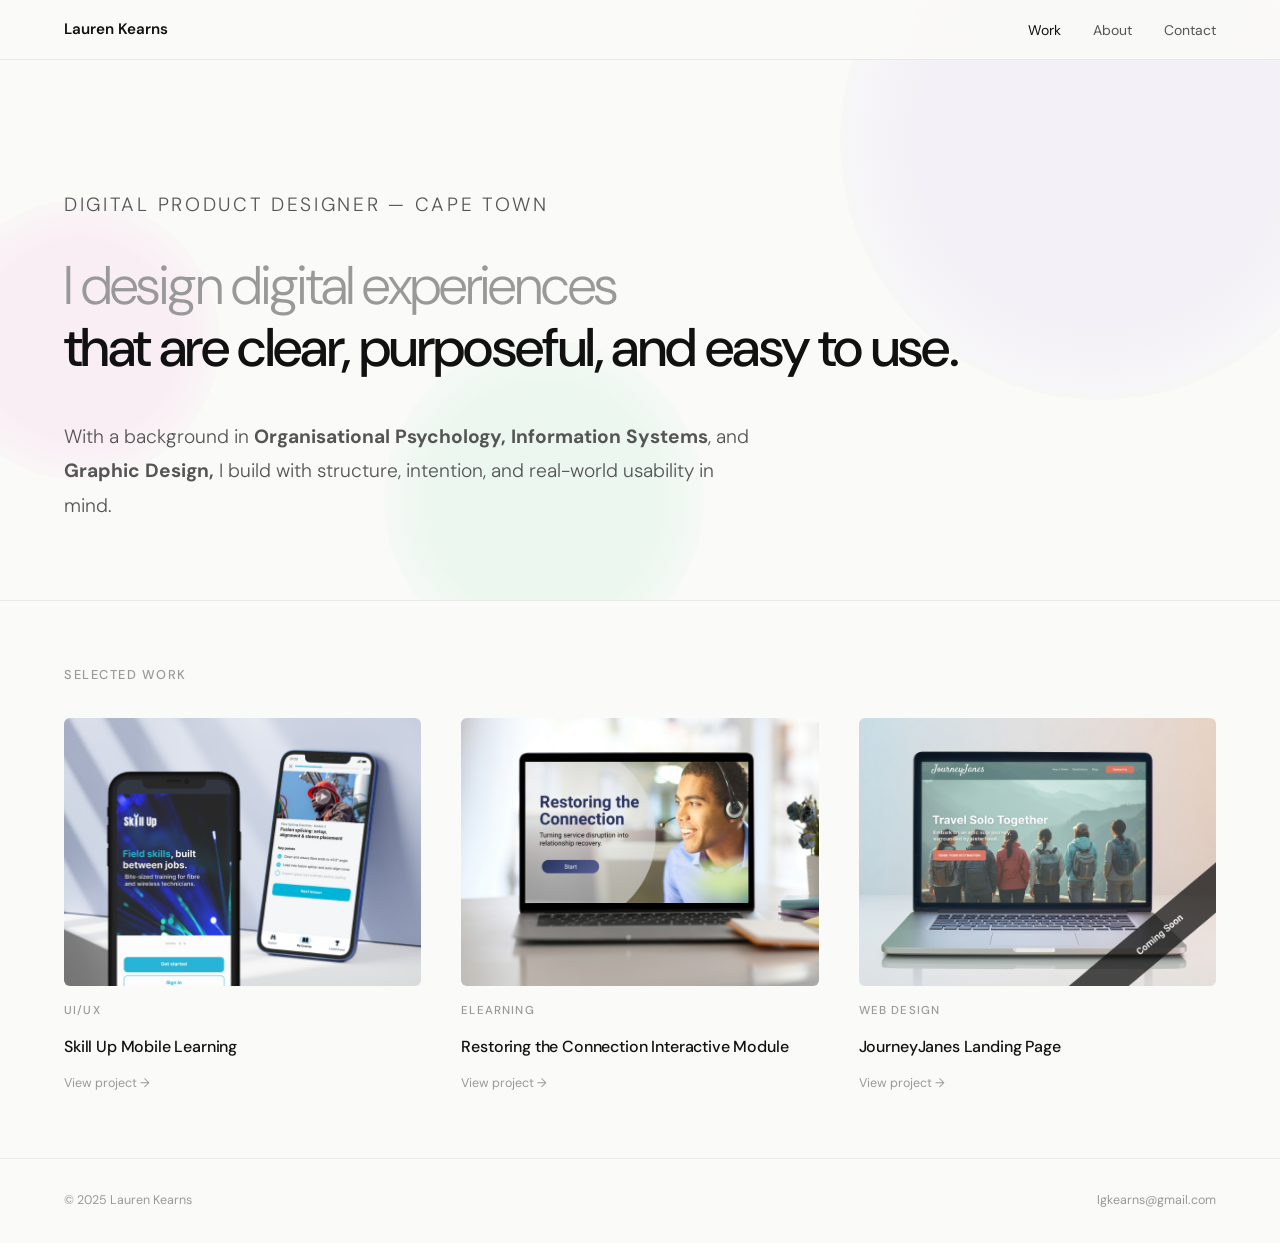
==== index.html @ 1da080dd "Update index.html" ====
<!DOCTYPE html>
<html lang="en">
<head>
  <meta charset="UTF-8">
  <meta name="viewport" content="width=device-width, initial-scale=1.0">
  <title>Lauren Kearns | Digital Product Designer</title>
  <link rel="stylesheet" href="style.css">
  <link rel="preconnect" href="https://fonts.googleapis.com">
  <link href="https://fonts.googleapis.com/css2?family=DM+Sans:opsz,wght@9..40,300;9..40,400;9..40,500;9..40,600&display=swap" rel="stylesheet">
</head>
<body>

  <!-- ============================================================
    NAV
    To update your name in the top-left, edit the text inside
    the <span> below. Update the links if you rename any files.
  ============================================================ -->
  <nav>
    <div class="nav-inner">
      <a class="nav-logo" href="index.html">Lauren Kearns</a>
      <ul class="nav-links">
        <li><a href="index.html" class="active">Work</a></li>
        <li><a href="about.html">About</a></li>
        <li><a href="contact.html">Contact</a></li>
      </ul>
    </div>
  </nav>

  <!-- ============================================================
    HERO
    Edit the two lines of the heading and the paragraph below it.
  ============================================================ -->
  <section class="hero">
    <div class="hero-orb hero-orb-1"></div>
    <div class="hero-orb hero-orb-2"></div>
    <div class="hero-orb hero-orb-3"></div>
    <div class="hero-content">
      <p class="hero-eyebrow">Digital Product Designer — Cape Town</p>
      <h1>
        <span class="line-muted">I design digital experiences </span><br>
        <span class="line-bold">that are clear, purposeful, and easy to use.</span>
      </h1>
        <p class="sub-headline">
    With a background in <strong>Organisational Psychology, Information Systems</strong>, and <strong>Graphic Design,</strong> I build with structure, intention, and real-world usability in mind.
  </p>
    </div>
  </section>

  <!-- ============================================================
    WORK GRID
    Each <a class="card"> block is one project card.

    TO ADD A PROJECT:
      1. Duplicate one of the card blocks below
      2. Update the href to point to your new project file
      3. Change the text inside (tag, year, title, summary)
      4. Replace the <div class="card-thumb"> contents with your image:
            <img src="images/your-image.jpg" alt="Project name">

    TO REMOVE A PROJECT:
      Delete the whole <a class="card"> ... </a> block.
  ============================================================ -->
  <p class="projects-label">Selected Work</p>

  <div class="grid">

    <!-- PROJECT CARD 1 -->
    <a class="card" href="project-one.html">
      <div class="card-thumb bg-purple">
       <img src="images/project-one-2.png" alt="Project one"></div>
      <div class="card-meta">
        <span class="card-tag">UI/UX</span>
        <span class="card-year"></span>
      </div>
      <h2>Skill Up Mobile Learning</h2>
      <span class="card-arrow">View project →</span>
    </a>

    <!-- PROJECT CARD 2 -->
    <a class="card" href="project-two.html">
      <div class="card-thumb bg-green">
        <img src="images/project-two.png" alt="Project Two"></div>
      <div class="card-meta">
        <span class="card-tag">eLearning</span>
        <span class="card-year"></span>
      </div>
      <h2>Restoring the Connection Interactive Module</h2>
      <span class="card-arrow">View project →</span>
    </a>

    <!-- PROJECT CARD 3 
    <a class="card" href="project-three.html">
      <div class="card-thumb bg-peach">
        <img src="images/project-three.png" alt="Project Three"></div>
      <div class="card-meta">
        <span class="card-tag">Editorial</span>
        <span class="card-year">2023</span>
      </div>
      <h2>Journey Travel Magazine</h2>
      <span class="card-arrow">View project →</span>
    </a>-->

    <!-- PROJECT CARD 4 -->
    <a class="card" href="index.html">
      <div class="card-thumb bg-blue">
      <img src="images/project-four-cs.png" alt="Project Four"></div>
      <div class="card-meta">
        <span class="card-tag">Web Design</span>
        <span class="card-year"></span>
      </div>
      <h2>JourneyJanes Landing Page</h2>
      <span class="card-arrow">View project →</span>
    </a>

    <!-- PROJECT CARD 5 
    <a class="card" href="project-five.html">
      <div class="card-thumb bg-sand">
     <img src="images/project-five.png" alt="Project Five"></div>
      <div class="card-meta">
        <span class="card-tag">eLearning</span>
        <span class="card-year">2023</span>
      </div>
      <h2>HACCSA Training Manuals</h2>
      <span class="card-arrow">View project →</span>
    </a>
-->
    <!-- PROJECT CARD 6 
    <a class="card" href="project-six.html">
      <div class="card-thumb bg-lavender">
      <img src="images/project-six.png" alt="Project Six"></div>
      <div class="card-meta">
        <span class="card-tag">UI/UX</span>
        <span class="card-year">2023</span>
      </div>
      <h2>Planted Mobile App Screens</h2>
      <span class="card-arrow">View project →</span>
    </a>-->

  </div><!-- /grid -->

  <!-- ============================================================
    FOOTER
    Update your email and year here.
    Copy this exact footer block into about.html and contact.html too.
  ============================================================ -->
  <footer>
    <span>© 2025 Lauren Kearns</span>
    <span>lgkearns@gmail.com</span>
  </footer>

</body>
</html>
---- style.css ----
/* ============================================================
   DESIGN TOKENS
   Change colours, font, and spacing here — it updates
   the whole site at once.
   ============================================================ */
:root {
  --ink:   #111111;   /* main text colour */
  --mid:   #555555;   /* secondary text */
  --light: #999999;   /* labels and muted text */
  --line:  #e8e8e8;   /* borders and dividers */
  --bg:    #fafaf8;   /* page background */

  --sans: 'DM Sans', system-ui, sans-serif;
  --gap:  clamp(2rem, 5vw, 4rem);   /* side padding, scales with screen */
  --max:  1600px;                    /* maximum grid width */
}


/* ============================================================
   RESET & BASE
   ============================================================ */
*, *::before, *::after {
  box-sizing: border-box;
  margin: 0;
  padding: 0;
}

html { scroll-behavior: smooth; }

body {
  font-family: var(--sans);
  background: var(--bg);
  color: var(--ink);
  font-size: 16px;
  line-height: 1.6;
  -webkit-font-smoothing: antialiased;
}

img {
  display: block;
  width: 100%;
  height: auto;
  image-rendering: -webkit-optimize-contrast; /* Sharpens in Chrome/Safari */
  image-rendering: crisp-edges;               /* Sharpens in Firefox */
}


/* ============================================================
   NAV
   ============================================================ */
nav {
  position: fixed;
  top: 0; left: 0; right: 0;
  z-index: 100;
  background: rgba(250, 250, 248, 0.92);
  backdrop-filter: blur(12px);
  border-bottom: 1px solid var(--line);
  height: 60px;
  display: flex;
  align-items: center;
}

.nav-inner {
  width: 100%;
  padding: 0 var(--gap);
  display: flex;
  justify-content: space-between;
  align-items: center;
}

.nav-logo {
  font-weight: 600;
  font-size: 0.95rem;
  color: var(--ink);
  text-decoration: none;
}

.nav-links {
  display: flex;
  gap: 2rem;
  list-style: none;
}

.nav-links a {
  font-size: 0.875rem;
  color: var(--mid);
  text-decoration: none;
  transition: color 0.2s;
}

.nav-links a:hover,
.nav-links a.active {
  color: var(--ink);
}


/* ============================================================
   HERO  (index.html)
   ============================================================ */
.hero {
  padding: clamp(4rem, 10vw, 8rem) var(--gap) clamp(3rem, 6vw, 5rem);
  padding-top: calc(60px + clamp(4rem, 10vw, 8rem)); /* account for fixed nav */
  border-bottom: 1px solid var(--line);
  position: relative;
  overflow: hidden;
}

/* Decorative soft background orbs */
.hero-orb {
  position: absolute;
  border-radius: 50%;
  pointer-events: none;
  z-index: 0;
}

.hero-orb-1 {
  top: -120px; right: -80px;
  width: 520px; height: 520px;
  background: radial-gradient(circle, rgba(209, 193, 239, 0.18) 50%, transparent 80%);
  animation: floatA 14s ease-in-out infinite;
}

.hero-orb-2 {
  bottom: -60px; left: 30%;
  width: 320px; height: 320px;
  background: radial-gradient(circle, rgba(148, 227, 182, 0.14) 50%, transparent 80%);
  animation: floatB 18s ease-in-out infinite;
}

.hero-orb-3 {
  bottom: 20%; left: -60px;
  width: 280px; height: 280px;
  background: radial-gradient(circle, rgba(248, 151, 217, 0.12) 50%, transparent 80%);
  animation: floatC 22s ease-in-out infinite;
}

.hero-content { position: relative; z-index: 1; }

.hero-eyebrow {
  font-size: 0.85rem;
  font-weight: 500;
  letter-spacing: 0.14em;
  text-transform: uppercase;
  color: var(--light);
  margin-bottom: 2rem;
  opacity: 0;
  animation: fadeUp 0.6s ease 0.1s forwards;
}

.hero h1 {
  font-size: clamp(2rem, 4.5vw, 3.4rem);
  font-weight: 300;
  line-height: 1.15;
  letter-spacing: -0.03em;
  max-width: 1200px;
  margin-bottom: 2.5rem;
  opacity: 0;
  animation: fadeUp 0.6s ease 0.4s forwards;
}

.hero h1 .line-muted { color: var(--light); }
.hero h1 .line-bold  { font-weight: 500; color: var(--ink); }

.hero p {
  font-size: clamp(1rem, 1.6vw, 1.2rem);
  color: var(--mid);
  max-width: 700px;
  line-height: 1.8;
  font-weight: 300;
  opacity: 0;
  animation: fadeUp 0.6s ease 0.9s forwards;
}

@keyframes fadeUp {
  from { opacity: 0; transform: translateY(10px); }
  to   { opacity: 1; transform: translateY(0); }
}

@keyframes floatA {
  0%, 100% { transform: translate(0, 0) scale(1); }
  33%       { transform: translate(-40px, 30px) scale(1.05); }
  66%       { transform: translate(20px, -40px) scale(0.97); }
}

@keyframes floatB {
  0%, 100% { transform: translate(0, 0) scale(1); }
  33%       { transform: translate(50px, -30px) scale(1.08); }
  66%       { transform: translate(-30px, 40px) scale(0.95); }
}

@keyframes floatC {
  0%, 100% { transform: translate(0, 0) scale(1); }
  33%       { transform: translate(30px, 50px) scale(1.06); }
  66%       { transform: translate(60px, -20px) scale(0.98); }
}


/* ============================================================
   WORK GRID  (index.html)
   ============================================================ */
.projects-label {
  max-width: var(--max);
  margin: 0 auto;
  padding: 4rem var(--gap) 2rem;
  font-size: 0.8rem;
  font-weight: 500;
  letter-spacing: 0.12em;
  text-transform: uppercase;
  color: var(--light);
}

.grid {
  max-width: var(--max);
  margin: 0 auto;
  padding: 0 var(--gap) 4rem;
  display: grid;
  grid-template-columns: repeat(3, 1fr);
  gap: 2.5rem;
}

/* Card — the whole card is a link */
.card {
  display: flex;
  flex-direction: column;
  gap: 1rem;
  text-decoration: none;
  color: inherit;
}

.card-thumb {
  width: 100%;
  aspect-ratio: 4 / 3;
  border-radius: 6px;
  overflow: hidden;
  display: flex;
  align-items: center;
  justify-content: center;
  transition: opacity 0.2s;
}

.card:hover .card-thumb { opacity: 0.8; }

/* Thumbnail placeholder SVG icon */
.card-thumb svg { opacity: 0.18; }

/* Card thumbnail background colours.
   Each class maps to one project card in index.html.
   Change the hex values to whatever suits your project images,
   or replace the whole <div class="card-thumb"> with an <img> tag. */
.bg-purple   { background: #e8e6f0; }
.bg-green    { background: #e6eee8; }
.bg-peach    { background: #f0e8e6; }
.bg-blue     { background: #e6ecf0; }
.bg-sand     { background: #f0ede6; }
.bg-lavender { background: #eae6f0; }

.card-meta {
  display: flex;
  justify-content: space-between;
}

.card-tag {
  font-size: 0.72rem;
  font-weight: 500;
  letter-spacing: 0.1em;
  text-transform: uppercase;
  color: var(--light);
}

.card-year {
  font-size: 0.72rem;
  color: var(--line);
}

.card h2 {
  font-size: 1rem;
  font-weight: 500;
  line-height: 1.35;
  letter-spacing: -0.01em;
}

.card p {
  font-size: 0.85rem;
  color: var(--mid);
  line-height: 1.6;
}

.card-arrow {
  font-size: 0.78rem;
  color: var(--light);
  transition: color 0.2s, transform 0.2s;
  display: inline-block;
}

.card:hover .card-arrow {
  color: var(--ink);
  transform: translateX(4px);
}


/* ============================================================
   CASE STUDY  (project-one.html etc.)
   ============================================================ */

/* Account for fixed nav on all inner pages */
.case-topbar,
.about-grid,
.contact-wrap {
  padding-top: calc(60px + 2.5rem);
}

.case-topbar {
  max-width: 1200px;
  margin: 0 auto;
  padding-left: var(--gap);
  padding-right: var(--gap);
  padding-bottom: 0;
}

.case-back {
  font-size: 0.8rem;
  color: var(--mid);
  text-decoration: none;
  display: inline-flex;
  align-items: center;
  gap: 0.4rem;
  transition: color 0.2s;
}

.case-back:hover { color: var(--ink); }

.case-hero {
  max-width: 1200px;
  margin: 0 auto;
  padding: 3rem var(--gap) 3.5rem;
  border-bottom: 1px solid var(--line);
}

.case-meta {
  display: flex;
  gap: 1.5rem;
  margin-bottom: 1.25rem;
  align-items: center;
}

.case-tag {
  font-size: 0.72rem;
  font-weight: 500;
  letter-spacing: 0.1em;
  text-transform: uppercase;
  color: var(--light);
}

.case-year { font-size: 0.72rem; color: var(--line); }

.case-hero h1 {
  font-size: clamp(2rem, 4vw, 3rem);
  font-weight: 300;
  line-height: 1.15;
  letter-spacing: -0.03em;
}

/* Overview strip */
.case-overview {
  max-width: 1200px;
  margin: 0 auto;
  padding: 3rem var(--gap);
  display: grid;
  grid-template-columns: 2fr 1fr 1fr;
  gap: 2rem;
  border-bottom: 1px solid var(--line);
}

.overview-item h4 {
  font-size: 0.7rem;
  font-weight: 500;
  letter-spacing: 0.12em;
  text-transform: uppercase;
  color: var(--light);
  margin-bottom: 0.5rem;
}

.overview-item p {
  font-size: 1rem;
  color: var(--ink);
  line-height: 1.6;
}

/* Content sections */
.case-section {
  max-width: 1200px;
  margin: 0 auto;
  padding: 3.5rem var(--gap);
  border-bottom: 1px solid var(--line);
}

.case-section-inner {
  display: grid;
  grid-template-columns: 200px 1fr;
  gap: 4rem;
  align-items: start;
}

.case-section-label {
  font-size: 0.72rem;
  font-weight: 500;
  letter-spacing: 0.14em;
  text-transform: uppercase;
  color: var(--light);
  padding-top: 0.3rem;
}

.case-section-content p {
  font-size: 1.2rem;
  color: var(--mid);
  line-height: 1.85;
}

/* Process steps */
.process-steps { display: flex; flex-direction: column; }

.step {
  display: grid;
  grid-template-columns: 2.5rem 1fr;
  gap: 1rem;
  padding: 1.25rem 0;
  border-bottom: 1px solid var(--line);
}

.step:last-child { border-bottom: none; }

.step-num {
  font-size: 0.7rem;
  font-weight: 600;
  color: var(--line);
  padding-top: 0.2rem;
}

.step-label {
  font-size: 1.2rem;
  font-weight: 600;
  color: var(--ink);
  display: block;
  margin-bottom: 0.25rem;
}

.step-desc {
  font-size: 1.2rem;
  color: var(--mid);
  line-height: 1.7;
}

/* Images section */
.case-images {
  max-width: 1200px;
  margin: 0 auto;
  padding: 3.5rem var(--gap);
  border-bottom: 1px solid var(--line);
}

.case-images h4 {
  font-size: 0.72rem;
  font-weight: 500;
  letter-spacing: 0.14em;
  text-transform: uppercase;
  color: var(--light);
  margin-bottom: 2rem;
}

/* Placeholder shown before you add real images */
.img-placeholder {
  width: 100%;
  aspect-ratio: 16 / 9;
  background: var(--line);
  border-radius: 4px;
  display: flex;
  flex-direction: column;
  align-items: center;
  justify-content: center;
  gap: 1rem;
  margin-bottom: 1rem;
}

.img-placeholder span {
  font-size: 0.75rem;
  color: var(--light);
  letter-spacing: 0.06em;
  text-transform: uppercase;
}

.img-placeholder svg { opacity: 0.3; }

.project-four-img {
  width: 70%;
  display: block;  /* Critical for margin: auto to work */
  margin: 0 auto;
}

/* Two images side by side */
.img-row {
  display: grid;
  grid-template-columns: 1fr 1fr;
  gap: 2rem;
  margin-bottom: 2rem;
}

.img-row .img-placeholder {
  aspect-ratio: 4 / 3;
  margin-bottom: 0;
}

/* Real images inside the case study — match placeholder sizing */
.case-images > img {
  border-radius: 4px;
  margin-bottom: 1rem;
  width: 100%;
  height: auto;
}

.img-row > img {
  border-radius: 4px;
  width: 100%;
  height: auto;
}

/* Outcome */
.case-outcome {
  max-width: 1200px;
  margin: 0 auto;
  padding: 3.5rem var(--gap) 5rem;
}

.case-outcome h4 {
  font-size: 0.72rem;
  font-weight: 500;
  letter-spacing: 0.14em;
  text-transform: uppercase;
  color: var(--light);
  margin-bottom: 1.5rem;
}

.case-outcome p {
  font-size: 1.2rem;
  font-weight: 300;
  color: var(--ink);
  line-height: 1.8;
  letter-spacing: -0.01em;
}

/* Prev / next */
.case-nav {
  display: flex;
  justify-content: space-between;
  align-items: center;
  padding: 2rem var(--gap);
  max-width: 1200px;
  margin: 0 auto;
  border-top: 1px solid var(--line);
}

.case-nav a {
  font-size: 0.85rem;
  color: var(--mid);
  text-decoration: none;
  transition: color 0.2s;
}

.case-nav a:hover { color: var(--ink); }


/* ============================================================
   ABOUT  (about.html)
   ============================================================ */
.about-grid {
  display: grid;
  grid-template-columns: 1fr 1.8fr;
  gap: clamp(2rem, 5vw, 5rem);
  align-items: start;
  padding-left: var(--gap);
  padding-right: var(--gap);
  padding-bottom: clamp(3rem, 7vw, 6rem);
  max-width: 1000px;
  margin: 0 auto;
}

.about-photo {
  margin-top: 20%;
  width: 100%;
  aspect-ratio: 4 / 5;
  border-radius: 60px;
  overflow: hidden;
}

/* The placeholder shown before you add your photo */
.about-photo-placeholder {
  width: 100%;
  height: 100%;
  background: var(--line);
  border-radius: 6px;
  display: flex;
  flex-direction: column;
  align-items: center;
  justify-content: center;
  gap: 0.6rem;
}

.about-photo-placeholder svg { opacity: 0.3; }

.about-photo-placeholder span {
  font-size: 0.75rem;
  color: var(--light);
  letter-spacing: 0.06em;
  text-transform: uppercase;
}

/* When you replace the placeholder with a real <img> tag,
   it will fill the box automatically thanks to the img rule at the top. */

.about-main {
  display: flex;
  flex-direction: column;
  padding-top: 10%;
  align-self: start;
}

.about-main h2 {
  font-size: clamp(1.3rem, 2.5vw, 1.8rem);
  font-weight: 300;
  letter-spacing: -0.02em;
  line-height: 1.2;
  color: var(--ink);
  margin-bottom: 1.5rem;
}

.about-main p {
  font-size: 1.05rem;
  color: var(--mid);
  line-height: 1.85;
  font-weight: 300;
}

.spacer { height: 1.5rem; }

.btn-resume {
  display: inline-flex;
  align-items: center;
  gap: 0.5rem;
  margin-top: 2rem;
  padding: 0.75rem 1.5rem;
  border: 1px solid var(--ink);
  background: transparent;
  color: var(--ink);
  font-family: var(--sans);
  font-size: 0.85rem;
  font-weight: 500;
  letter-spacing: 0.04em;
  border-radius: 2px;
  cursor: pointer;
  text-decoration: none;
  transition: background 0.2s, color 0.2s;
  align-self: flex-start;
}

.btn-exp {
  display: flex;       /* Change from inline-flex to flex */
  width: max-content;  /* Keep the button from stretching full width */
  margin-left: auto;
  margin-right: auto;
  margin-top: 70px;
}

.btn-resume:hover {
  background: var(--ink);
  color: var(--bg);
}


/* ============================================================
   CONTACT  (contact.html)
   ============================================================ */
.contact-wrap {
  padding-left: var(--gap);
  padding-right: var(--gap);
  padding-bottom: clamp(4rem, 10vw, 8rem);
  display: flex;
  flex-direction: column;
  align-items: center;
  text-align: center;
}

.contact-wrap h1 {
  font-size: clamp(1.8rem, 4vw, 2.5rem);
  font-weight: 300;
  line-height: 1.2;
  letter-spacing: -0.02em;
  margin-bottom: 1.5rem;
  max-width: 500px;
    padding-top: clamp(5rem, 15vh, 10rem); 
}

.contact-wrap p {
  font-size: 1rem;
  color: var(--mid);
  line-height: 1.8;
  margin-bottom: 2.5rem;
  max-width: 460px;
}

.contact-link {
  display: inline-flex;
  align-items: center;
  gap: 0.5rem;
  font-size: 1.1rem;
  font-weight: 500;
  color: var(--ink);
  text-decoration: none;
  border-bottom: 1.5px solid var(--ink);
  padding-bottom: 2px;
  transition: color 0.2s, border-color 0.2s;
}

.contact-link:hover {
  color: var(--mid);
  border-color: var(--line);
}

.contact-note {
  font-size: 0.8rem;
  color: var(--light);
  margin-top: 3rem;
  margin-bottom: 0;
}


/* ============================================================
   FOOTER  (all pages)
   ============================================================ */
footer {
  border-top: 1px solid var(--line);
  padding: 2rem var(--gap);
  display: flex;
  justify-content: space-between;
  font-size: 0.78rem;
  color: var(--light);
}

/* Only affects the about and contact pages */
.short-page footer {
  position: fixed;
  bottom: 0;
  left: 0;
  width: 100%;
  box-sizing: border-box; /* Keeps padding from breaking the width */
}

/* Optional: Add space at the bottom of your content 
   so the footer doesn't overlap text on small screens */
.short-page main {
  padding-bottom: 100px;
}




/* ============================================================
   RESPONSIVE
   ============================================================ */
@media (max-width: 900px) {
  .grid { grid-template-columns: repeat(2, 1fr); }
}

@media (max-width: 700px) {
  .case-section-inner { grid-template-columns: 1fr; gap: 1rem; }
  .case-overview      { grid-template-columns: 1fr; }
}

@media (max-width: 600px) {
  .grid       { grid-template-columns: 1fr; }
  .about-grid { grid-template-columns: 1fr; }
  .img-row    { grid-template-columns: 1fr; }
  .case-nav   { flex-direction: column; gap: 1rem; text-align: center; }
}

.case-brand {
  max-width: 1200px;
  margin: 0 auto;
  padding: 3.5rem var(--gap);
  border-bottom: 1px solid var(--line);
}

.case-brand-intro {
  font-size: 1.05rem;
  color: var(--mid);
  line-height: 1.85;
  text-align: center;
  max-width: 640px;
  margin: 0 auto 2.5rem;
  font-weight: 300;
}

.case-brand-grid {
  display: grid;
  grid-template-columns: repeat(3, 1fr);
  gap: 1.5rem;
}

.brand-card {
  border: 1px solid var(--line);
  border-radius: 6px;
  padding: 1.75rem;
  display: flex;
  flex-direction: column;
  gap: 1.5rem;
}

.brand-card-label {
  font-size: 0.7rem;
  font-weight: 500;
  letter-spacing: 0.12em;
  text-transform: uppercase;
  color: var(--light);
}

.swatch-grid {
  display: flex;
  flex-wrap: wrap;
  gap: 1rem;
}

.swatch-item {
  display: flex;
  flex-direction: column;
  align-items: center;
  gap: 0.4rem;
}

.swatch {
  width: 44px;
  height: 44px;
  border-radius: 50%;
}

.swatch-hex {
  font-size: 0.7rem;
  color: var(--light);
  letter-spacing: 0.04em;
}

.type-item {
  display: flex;
  flex-direction: column;
  gap: 0.2rem;
  padding-bottom: 1.25rem;
  border-bottom: 1px solid var(--line);
}

.type-item:last-child {
  border-bottom: none;
  padding-bottom: 0;
}

.type-use {
  font-size: 0.75rem;
  color: var(--light);
}

.type-name {
  font-size: 1.5rem;
  color: var(--ink);
  line-height: 1.2;
}

.type-detail {
  font-size: 0.75rem;
  color: var(--light);
}

.ui-item {
  display: flex;
  flex-direction: column;
  gap: 0.5rem;
}

.ui-state {
  font-size: 0.7rem;
  font-weight: 500;
  letter-spacing: 0.1em;
  text-transform: uppercase;
  color: var(--light);
}

.ui-btn {
  width: 100%;
  padding: 0.75rem 1rem;
  border: none;
  border-radius: 50px;
  font-size: 0.95rem;
  font-weight: 600;
  cursor: default;
  font-family: var(--sans);
}

.ui-btn-normal {
  background: #39405b;
  color: #ffffff;
}

.ui-btn-hover {
  background: #6571bf;
  color: #ffffff;
}

@media (max-width: 768px) {
  .case-brand-grid { grid-template-columns: 1fr; }
}
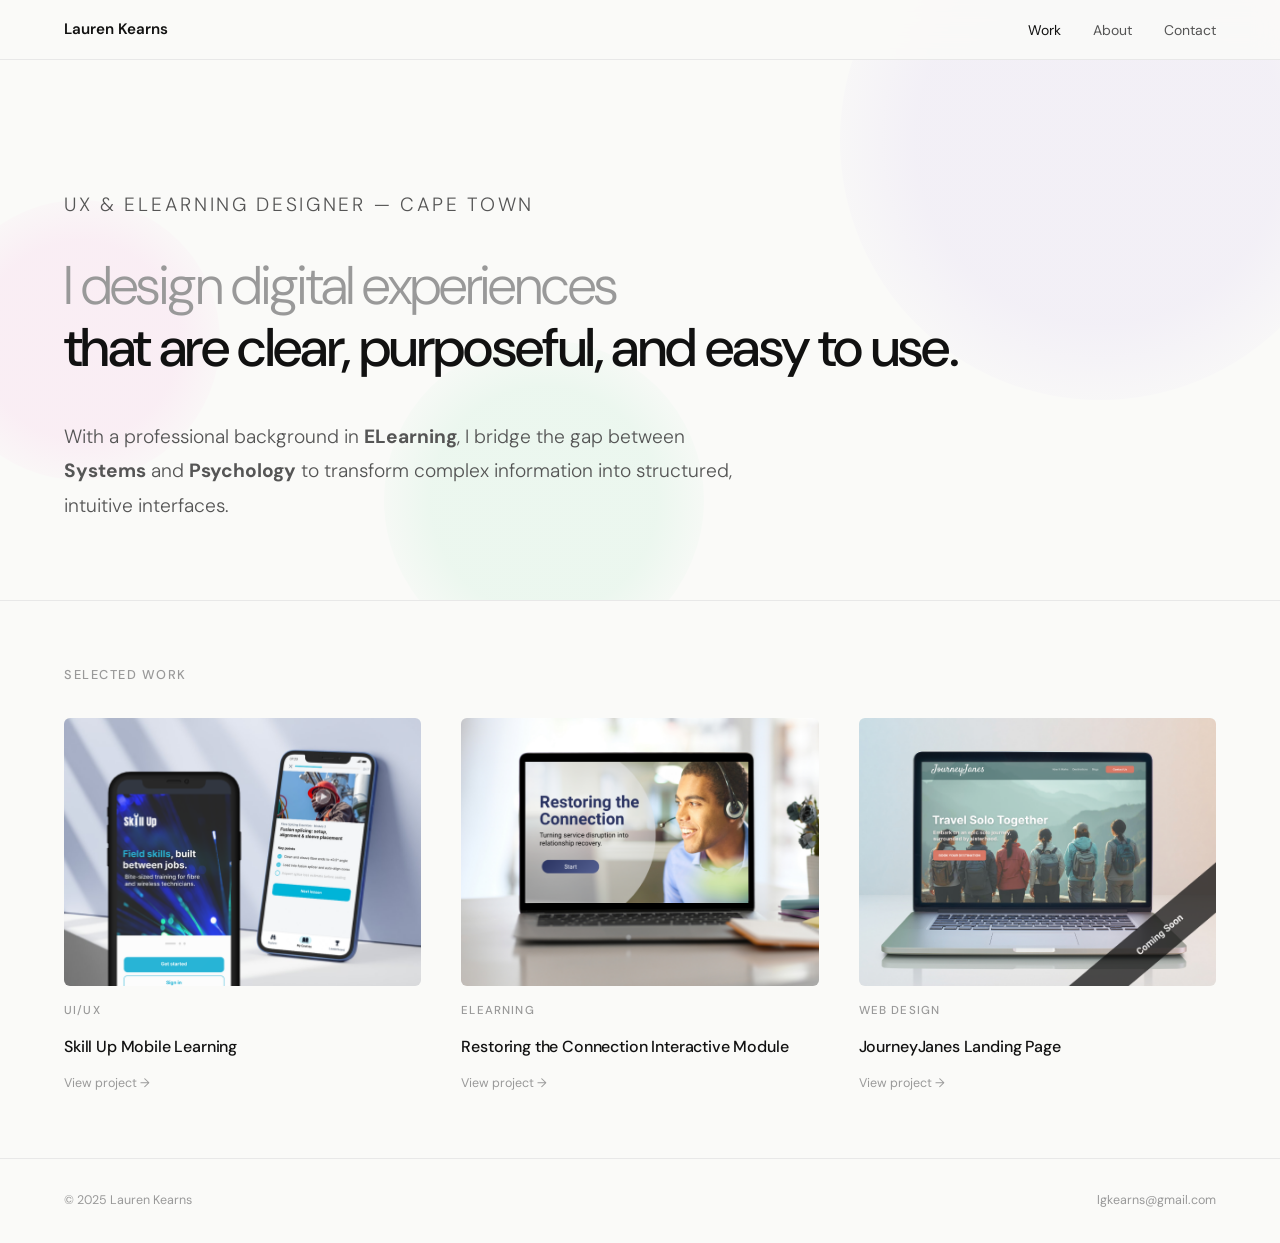
==== commit 8b18fbd6: "Update index.html" ====
--- a/index.html
+++ b/index.html
@@ -35,13 +35,13 @@
     <div class="hero-orb hero-orb-2"></div>
     <div class="hero-orb hero-orb-3"></div>
     <div class="hero-content">
-      <p class="hero-eyebrow">Digital Product Designer — Cape Town</p>
+      <p class="hero-eyebrow">UX & eLearning Designer — Cape Town</p>
       <h1>
         <span class="line-muted">I design digital experiences </span><br>
         <span class="line-bold">that are clear, purposeful, and easy to use.</span>
       </h1>
         <p class="sub-headline">
-    With a background in <strong>Organisational Psychology, Information Systems</strong>, and <strong>Graphic Design,</strong> I build with structure, intention, and real-world usability in mind.
+    With a professional background in <strong>ELearning</strong>, I bridge the gap between <strong>Systems</strong> and <strong>Psychology</strong> to transform complex information into structured, intuitive interfaces.
   </p>
     </div>
   </section>
--- a/style.css
+++ b/style.css
@@ -581,10 +581,11 @@
   padding-bottom: clamp(3rem, 7vw, 6rem);
   max-width: 1000px;
   margin: 0 auto;
+  min-height: 100vh; /* This ensures it's at least the screen height but can grow */
+  height: auto;      /* This allows the container to expand with the text */
 }
 
 .about-photo {
-  margin-top: 20%;
   width: 100%;
   aspect-ratio: 4 / 5;
   border-radius: 60px;
@@ -619,7 +620,6 @@
 .about-main {
   display: flex;
   flex-direction: column;
-  padding-top: 10%;
   align-self: start;
 }
 
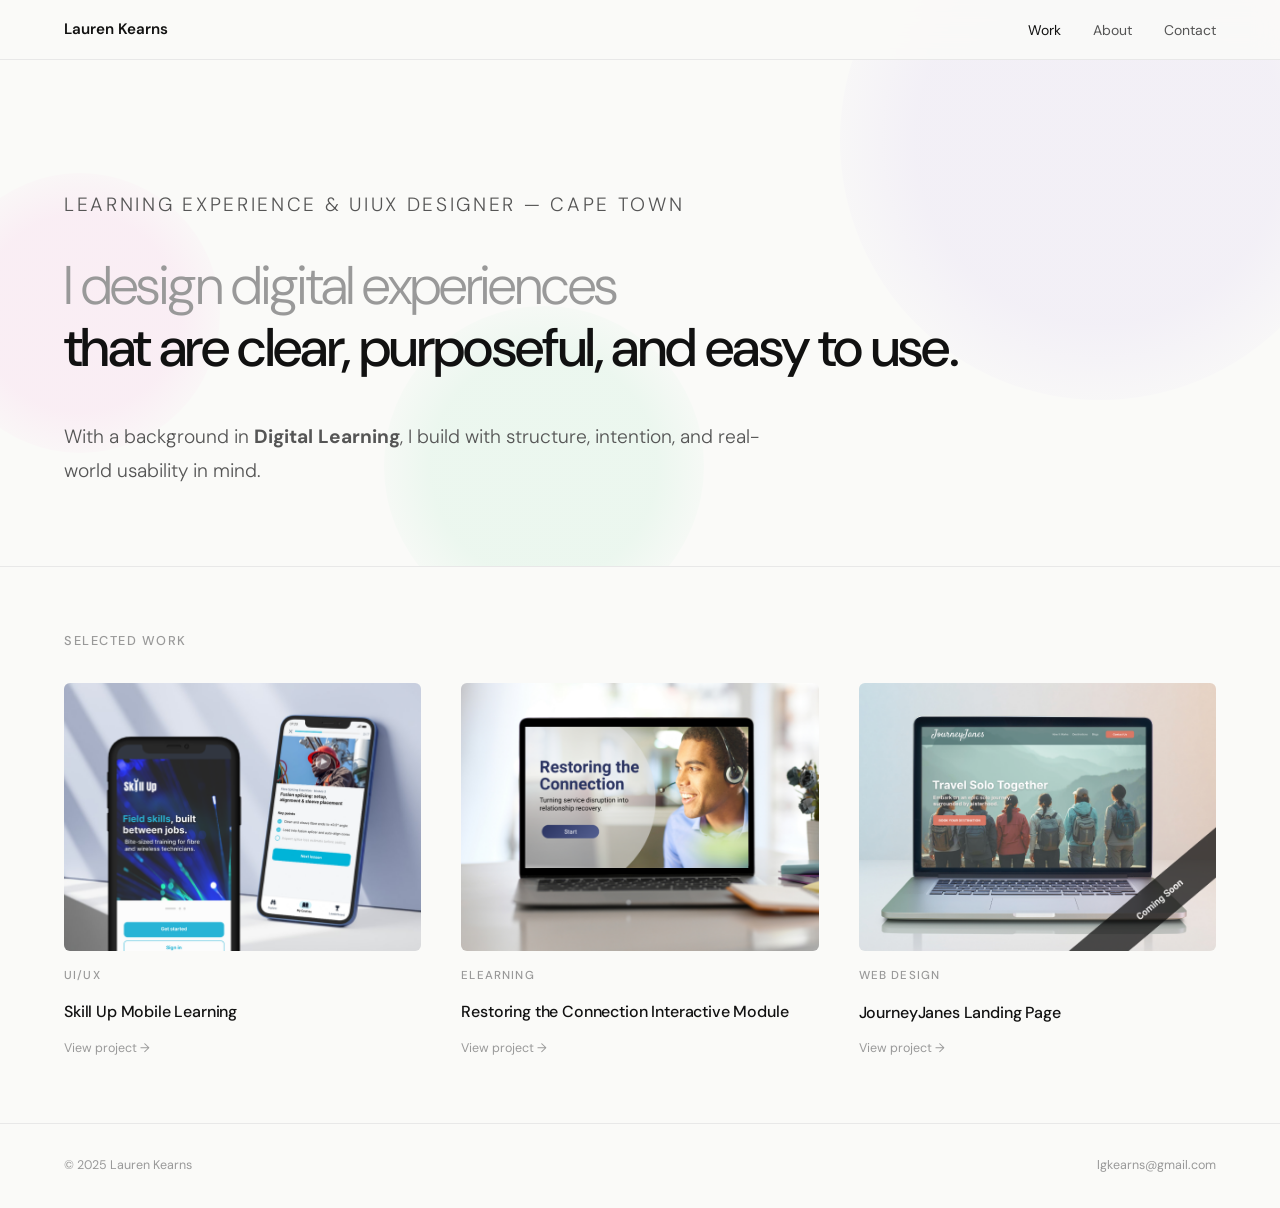
==== commit eb99f0ff: "Update index.html" ====
--- a/index.html
+++ b/index.html
@@ -3,7 +3,7 @@
 <head>
   <meta charset="UTF-8">
   <meta name="viewport" content="width=device-width, initial-scale=1.0">
-  <title>Lauren Kearns | Digital Product Designer</title>
+  <title>Lauren Kearns</title>
   <link rel="stylesheet" href="style.css">
   <link rel="preconnect" href="https://fonts.googleapis.com">
   <link href="https://fonts.googleapis.com/css2?family=DM+Sans:opsz,wght@9..40,300;9..40,400;9..40,500;9..40,600&display=swap" rel="stylesheet">
@@ -35,13 +35,13 @@
     <div class="hero-orb hero-orb-2"></div>
     <div class="hero-orb hero-orb-3"></div>
     <div class="hero-content">
-      <p class="hero-eyebrow">UX & eLearning Designer — Cape Town</p>
+      <p class="hero-eyebrow">Learning Experience & UIUX Designer  — Cape Town</p>
       <h1>
         <span class="line-muted">I design digital experiences </span><br>
         <span class="line-bold">that are clear, purposeful, and easy to use.</span>
       </h1>
         <p class="sub-headline">
-    With a professional background in <strong>ELearning</strong>, I bridge the gap between <strong>Systems</strong> and <strong>Psychology</strong> to transform complex information into structured, intuitive interfaces.
+    With a background in <strong>Digital Learning</strong>, I build with structure, intention, and real-world usability in mind.
   </p>
     </div>
   </section>
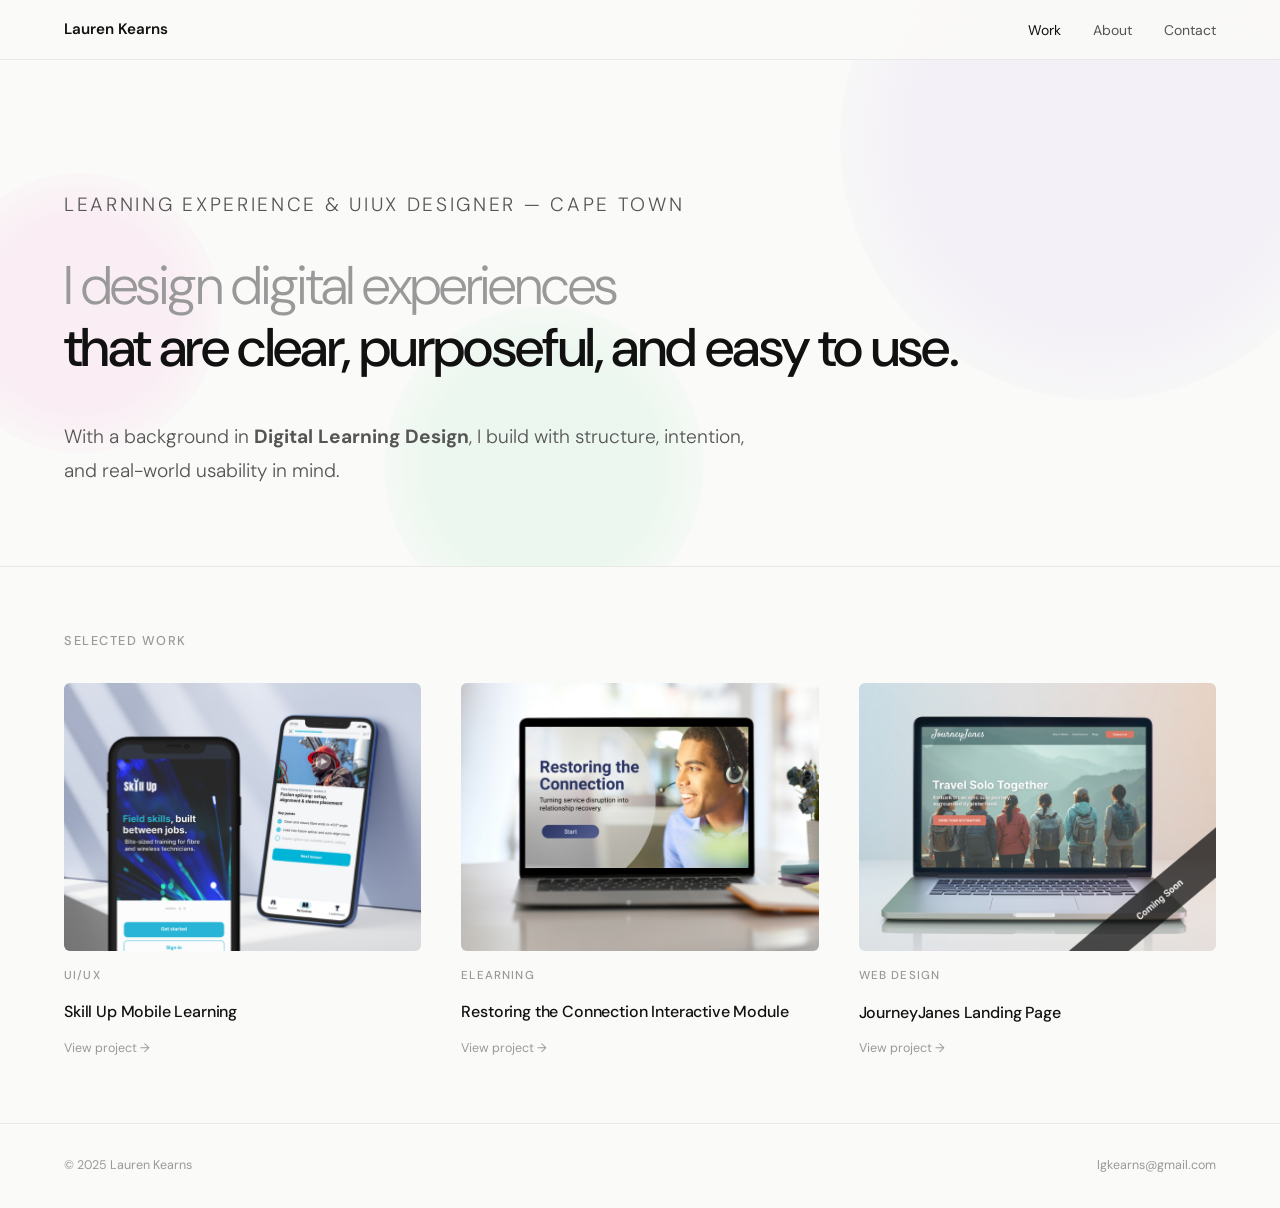
==== commit 56d7d2d8: "Update index.html" ====
--- a/index.html
+++ b/index.html
@@ -41,7 +41,7 @@
         <span class="line-bold">that are clear, purposeful, and easy to use.</span>
       </h1>
         <p class="sub-headline">
-    With a background in <strong>Digital Learning</strong>, I build with structure, intention, and real-world usability in mind.
+    With a background in <strong>Digital Learning Design</strong>, I build with structure, intention, and real-world usability in mind.
   </p>
     </div>
   </section>
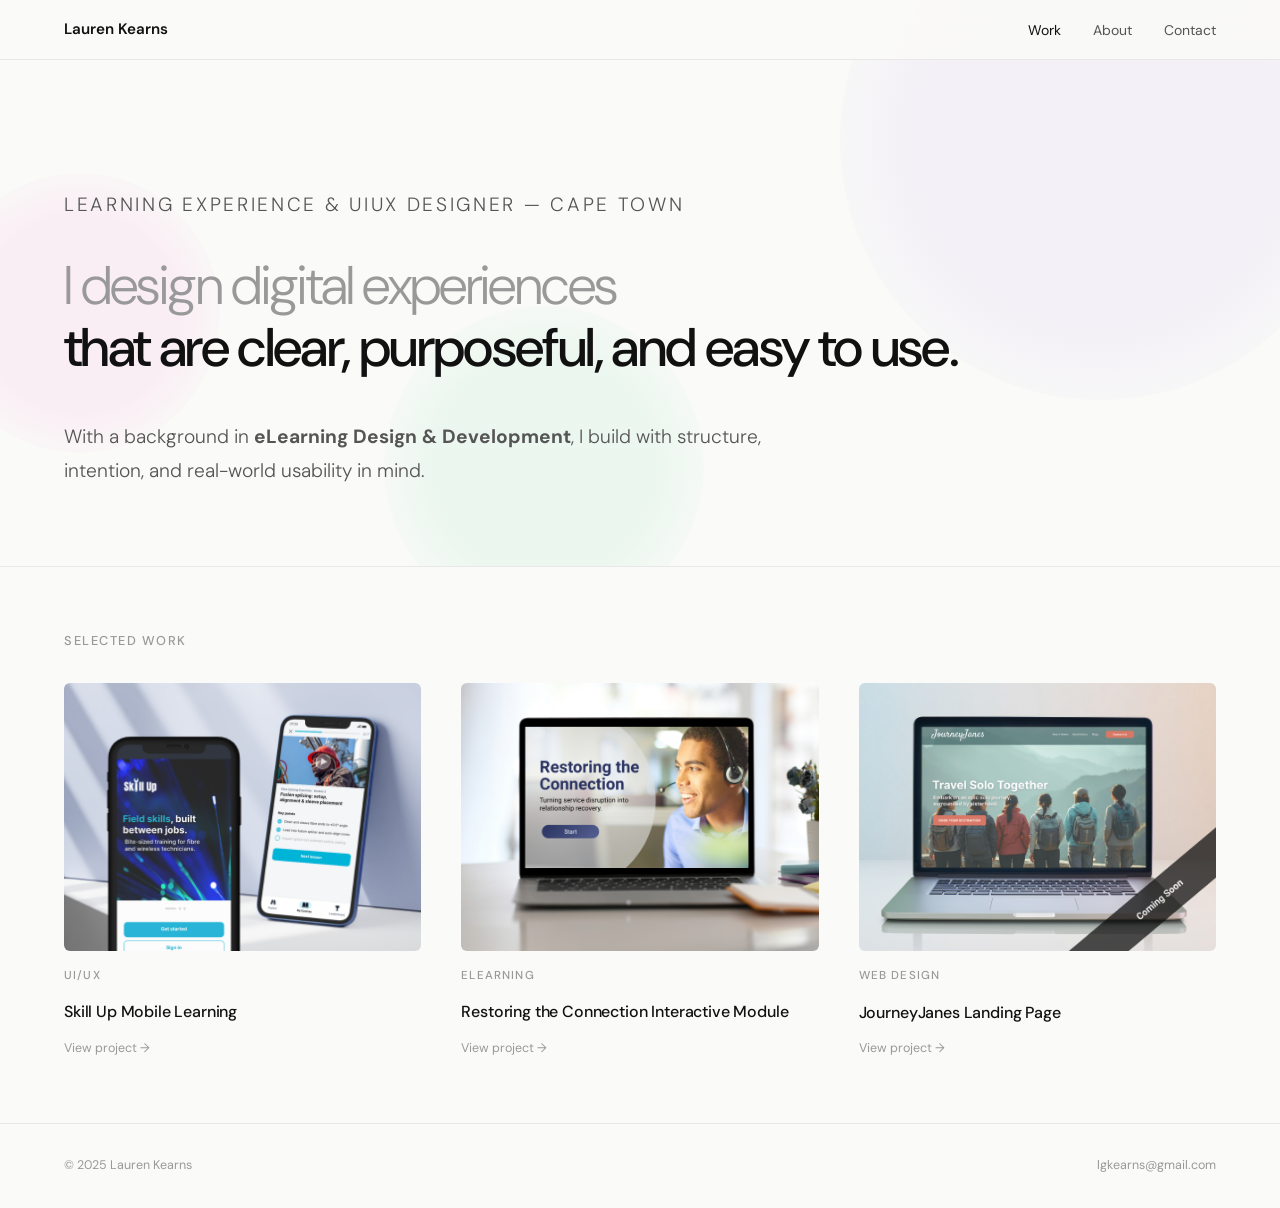
==== commit 0e31251f: "Update index.html" ====
--- a/index.html
+++ b/index.html
@@ -41,7 +41,7 @@
         <span class="line-bold">that are clear, purposeful, and easy to use.</span>
       </h1>
         <p class="sub-headline">
-    With a background in <strong>Digital Learning Design</strong>, I build with structure, intention, and real-world usability in mind.
+    With a background in <strong>eLearning Design & Development</strong>, I build with structure, intention, and real-world usability in mind.
   </p>
     </div>
   </section>
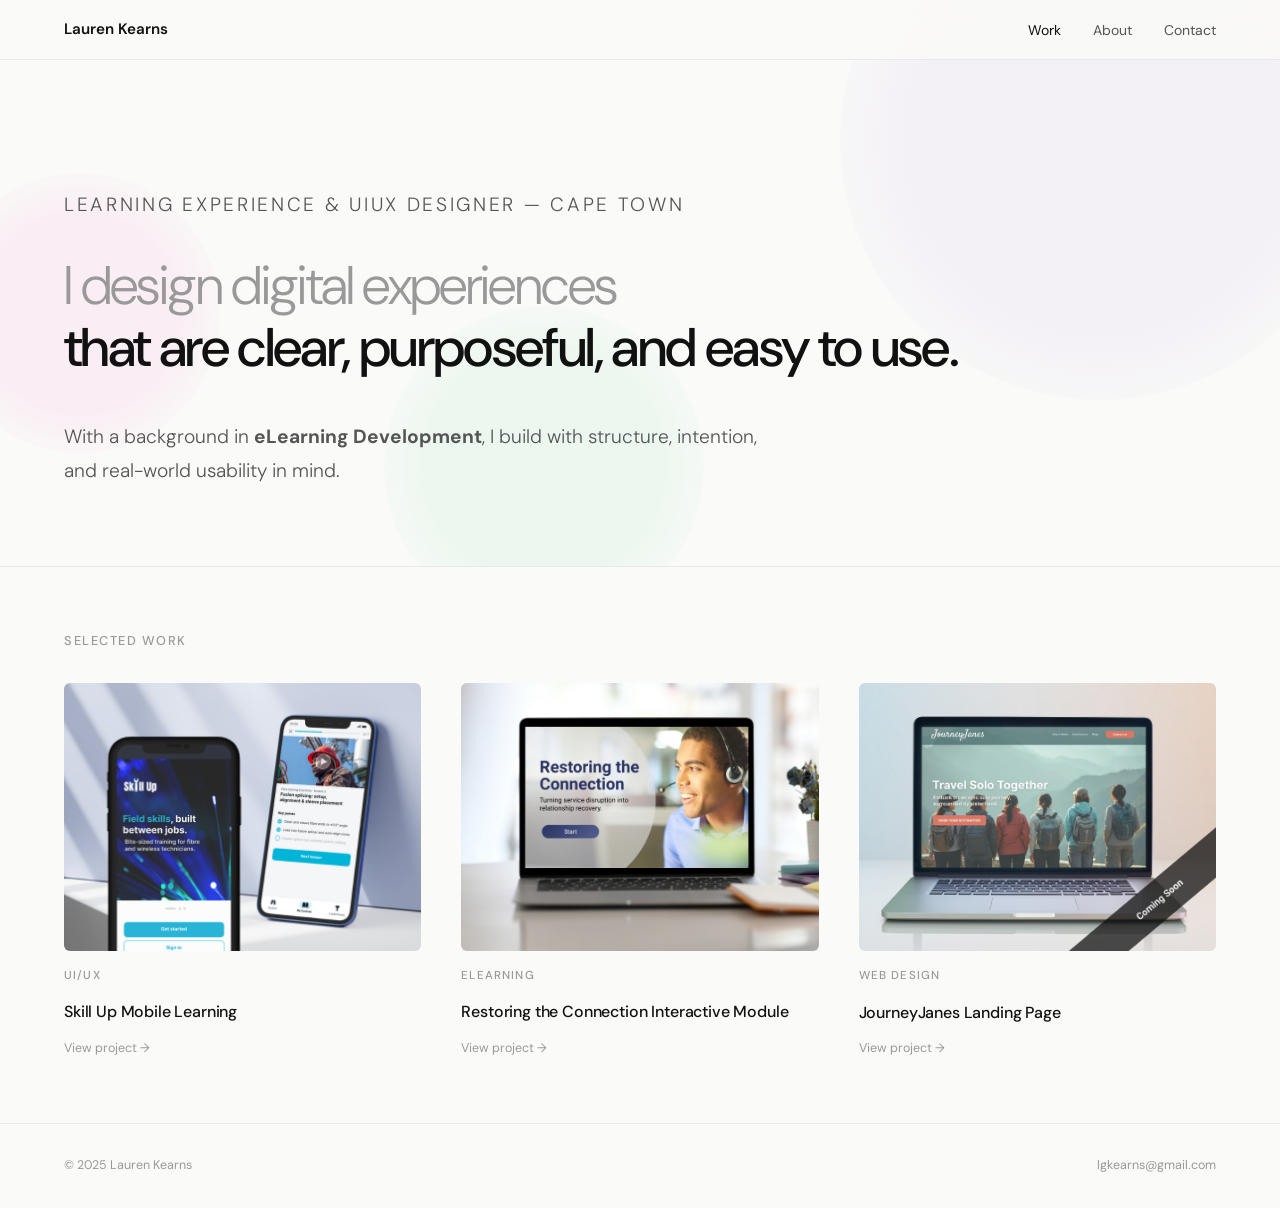
==== commit 6be886da: "Update index.html" ====
--- a/index.html
+++ b/index.html
@@ -41,7 +41,7 @@
         <span class="line-bold">that are clear, purposeful, and easy to use.</span>
       </h1>
         <p class="sub-headline">
-    With a background in <strong>eLearning Design & Development</strong>, I build with structure, intention, and real-world usability in mind.
+    With a background in <strong>eLearning Development</strong>, I build with structure, intention, and real-world usability in mind.
   </p>
     </div>
   </section>
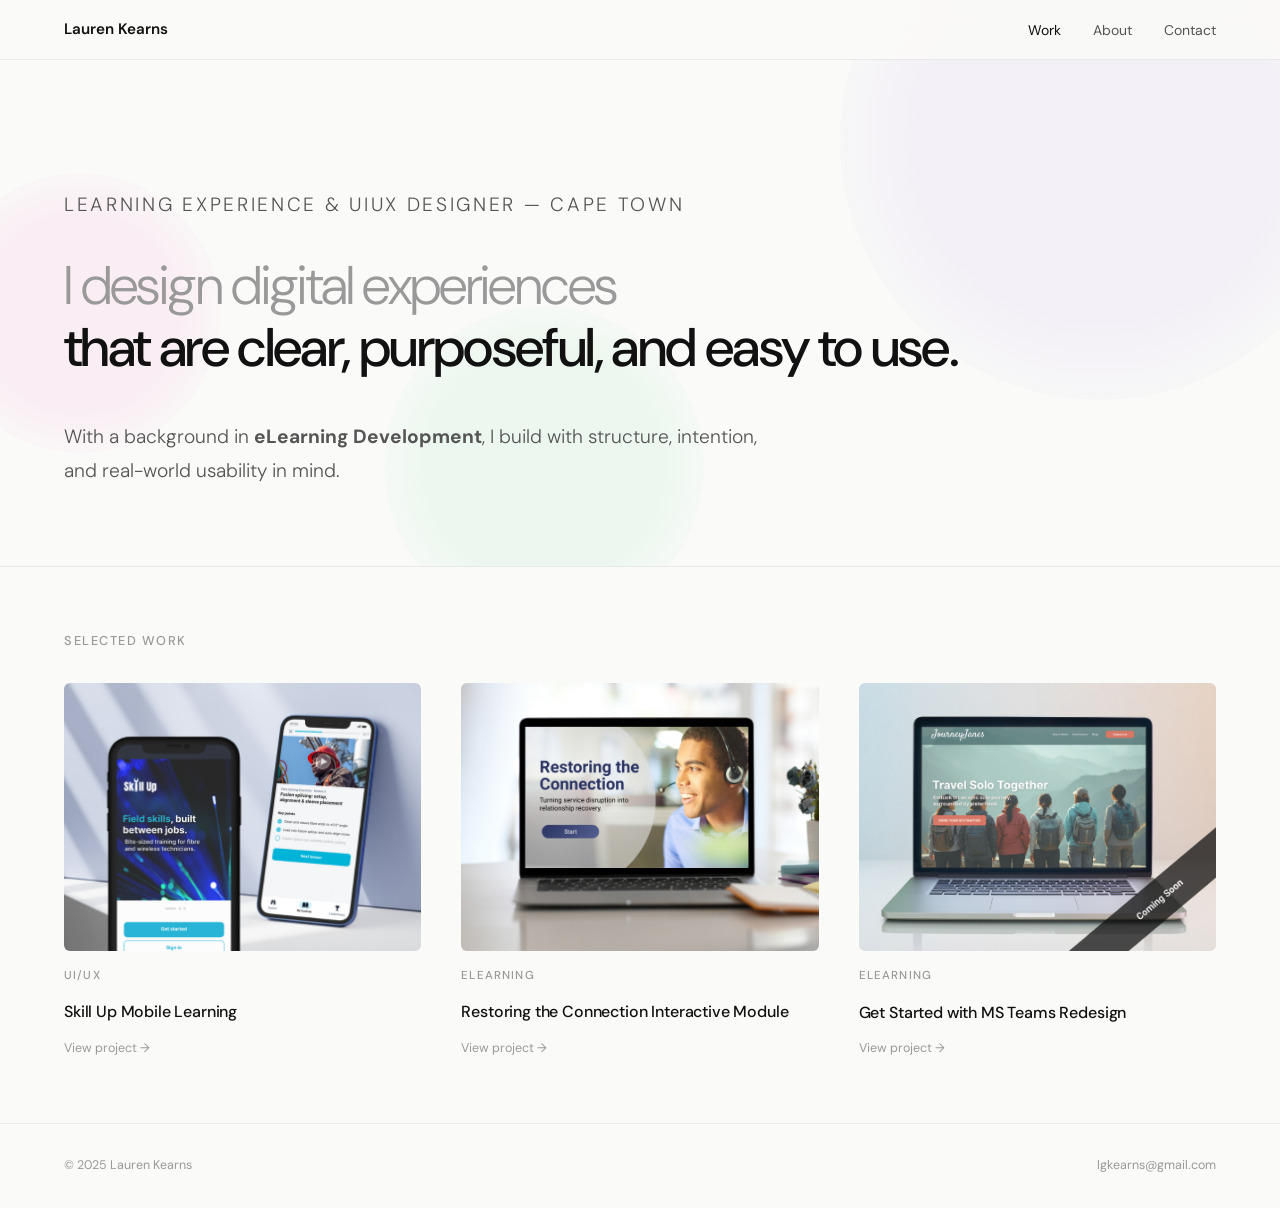
==== commit b1a14415: "Update index.html" ====
--- a/index.html
+++ b/index.html
@@ -101,14 +101,14 @@
     </a>-->
 
     <!-- PROJECT CARD 4 -->
-    <a class="card" href="index.html">
+    <a class="card" href="project-four.html">
       <div class="card-thumb bg-blue">
       <img src="images/project-four-cs.png" alt="Project Four"></div>
       <div class="card-meta">
-        <span class="card-tag">Web Design</span>
+        <span class="card-tag">elearning</span>
         <span class="card-year"></span>
       </div>
-      <h2>JourneyJanes Landing Page</h2>
+      <h2>Get Started with MS Teams Redesign</h2>
       <span class="card-arrow">View project →</span>
     </a>
 
